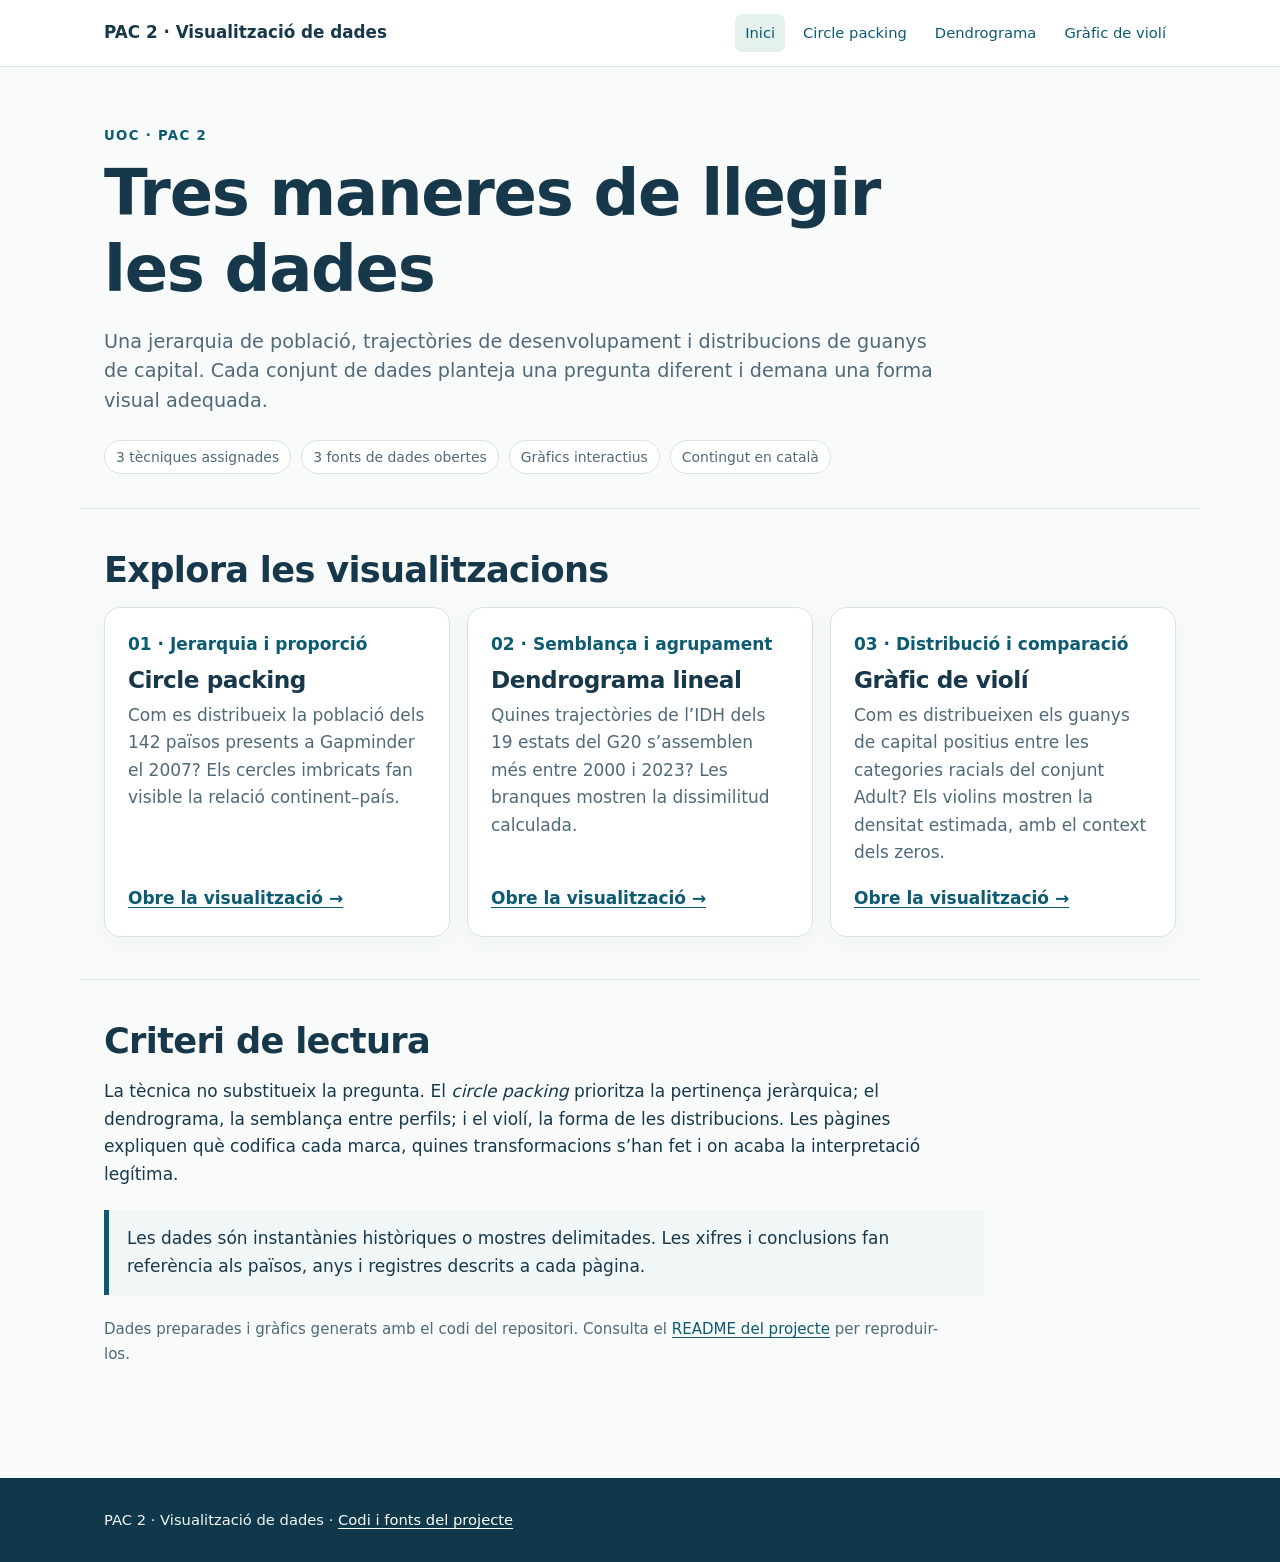
==== index.html @ 765f24be "codi html + grafics" ====
<!doctype html>
<html lang="ca">
<head>
  <meta charset="utf-8">
  <meta name="viewport" content="width=device-width, initial-scale=1">
  <meta name="description" content="PAC 2 de visualització de dades: circle packing, dendrograma lineal i gràfic de violí amb dades obertes.">
  <title>PAC 2 · Tres maneres de llegir les dades</title>
  <link rel="stylesheet" href="assets/site.css">
</head>
<body>
  <a class="skip" href="#contingut">Ves al contingut</a>
  <header class="site-header"><div class="header-inner">
    <a class="brand" href="index.html">PAC 2 · Visualització de dades</a>
    <nav class="top-nav" aria-label="Navegació principal">
      <a href="index.html" aria-current="page">Inici</a><a href="circle_packing.html">Circle packing</a><a href="dendrogram.html">Dendrograma</a><a href="violin_plot.html">Gràfic de violí</a>
    </nav>
  </div></header>
  <main id="contingut">
    <div class="container hero">
      <p class="eyebrow">UOC · PAC 2</p>
      <h1>Tres maneres de llegir les dades</h1>
      <p class="lede">Una jerarquia de població, trajectòries de desenvolupament i distribucions de guanys de capital. Cada conjunt de dades planteja una pregunta diferent i demana una forma visual adequada.</p>
      <ul class="meta-list"><li>3 tècniques assignades</li><li>3 fonts de dades obertes</li><li>Gràfics interactius</li><li>Contingut en català</li></ul>
    </div>
    <section class="container section" aria-labelledby="explora">
      <h2 id="explora">Explora les visualitzacions</h2>
      <div class="cards">
        <article class="card"><span class="number">01 · Jerarquia i proporció</span><h2>Circle packing</h2><p>Com es distribueix la població dels 142 països presents a Gapminder el 2007? Els cercles imbricats fan visible la relació continent–país.</p><a href="circle_packing.html">Obre la visualització <span aria-hidden="true">→</span></a></article>
        <article class="card"><span class="number">02 · Semblança i agrupament</span><h2>Dendrograma lineal</h2><p>Quines trajectòries de l’IDH dels 19 estats del G20 s’assemblen més entre 2000 i 2023? Les branques mostren la dissimilitud calculada.</p><a href="dendrogram.html">Obre la visualització <span aria-hidden="true">→</span></a></article>
        <article class="card"><span class="number">03 · Distribució i comparació</span><h2>Gràfic de violí</h2><p>Com es distribueixen els guanys de capital positius entre les categories racials del conjunt Adult? Els violins mostren la densitat estimada, amb el context dels zeros.</p><a href="violin_plot.html">Obre la visualització <span aria-hidden="true">→</span></a></article>
      </div>
    </section>
    <section class="container section" aria-labelledby="criteri">
      <h2 id="criteri">Criteri de lectura</h2>
      <p>La tècnica no substitueix la pregunta. El <em>circle packing</em> prioritza la pertinença jeràrquica; el dendrograma, la semblança entre perfils; i el violí, la forma de les distribucions. Les pàgines expliquen què codifica cada marca, quines transformacions s’han fet i on acaba la interpretació legítima.</p>
      <div class="callout"><p>Les dades són instantànies històriques o mostres delimitades. Les xifres i conclusions fan referència als països, anys i registres descrits a cada pàgina.</p></div>
      <p class="note">Dades preparades i gràfics generats amb el codi del repositori. Consulta el <a href="https://github.com/bertamoyano/UOC_dataViz_PAC2#readme">README del projecte</a> per reproduir-los.</p>
    </section>
  </main>
  <footer class="site-footer"><div class="container">PAC 2 · Visualització de dades · <a href="https://github.com/bertamoyano/UOC_dataViz_PAC2">Codi i fonts del projecte</a></div></footer>
</body>
</html>
---- assets/site.css ----
:root {
  color-scheme: light;
  --ink: #17384a;
  --muted: #506978;
  --brand: #0c5b72;
  --line: #d8e5e8;
  --wash: #f1f7f6;
  --paper: #ffffff;
  --accent: #e5f1ed;
}
* { box-sizing: border-box; }
html { scroll-behavior: smooth; }
body { margin: 0; background: #f8fbfa; color: var(--ink); font: 17px/1.62 system-ui, -apple-system, "Segoe UI", sans-serif; }
a { color: var(--brand); text-underline-offset: .18em; }
a:hover { color: #073b4d; }
a:focus-visible, button:focus-visible, circle:focus-visible, summary:focus-visible { outline: 3px solid #d27634; outline-offset: 3px; }
.skip { position: absolute; left: -999px; top: 8px; z-index: 10; background: white; padding: 9px 13px; }
.skip:focus { left: 8px; }
.site-header { border-bottom: 1px solid var(--line); background: white; }
.header-inner, .container { max-width: 1120px; margin: auto; padding-left: 24px; padding-right: 24px; }
.header-inner { display: flex; align-items: center; justify-content: space-between; gap: 18px; padding-top: 14px; padding-bottom: 14px; }
.brand { font-weight: 800; font-size: 1.05rem; color: var(--ink); text-decoration: none; }
.top-nav { display: flex; flex-wrap: wrap; gap: 8px; }
.top-nav a { display: inline-block; padding: 7px 10px; border-radius: 7px; font-size: .92rem; text-decoration: none; }
.top-nav a[aria-current="page"], .top-nav a:hover { background: var(--accent); }
main { min-height: 65vh; }
.hero { padding-top: 58px; padding-bottom: 34px; }
.eyebrow { margin: 0 0 10px; color: var(--brand); font-size: .83rem; font-weight: 800; letter-spacing: .1em; text-transform: uppercase; }
h1, h2, h3 { line-height: 1.18; letter-spacing: -.02em; }
h1 { margin: 0 0 18px; font-size: clamp(2.2rem, 5vw, 4rem); max-width: 850px; }
h2 { font-size: clamp(1.55rem, 3vw, 2.2rem); margin: 0 0 16px; }
h3 { font-size: 1.17rem; margin: 0 0 8px; }
.lede { max-width: 840px; color: var(--muted); font-size: 1.2rem; line-height: 1.55; }
.meta-list { display: flex; flex-wrap: wrap; gap: 10px; padding: 0; margin: 24px 0 0; list-style: none; }
.meta-list li, .pill { display: inline-block; padding: 5px 11px; border: 1px solid var(--line); border-radius: 100px; background: white; color: var(--muted); font-size: .87rem; }
.section { padding-top: 40px; padding-bottom: 42px; border-top: 1px solid var(--line); }
.section > p, .section > ul, .section > ol { max-width: 850px; }
.cards { display: grid; grid-template-columns: repeat(3, minmax(0, 1fr)); gap: 17px; }
.card { display: flex; flex-direction: column; gap: 8px; padding: 23px; border: 1px solid var(--line); border-radius: 16px; background: white; box-shadow: 0 7px 24px #14384a0a; }
.card .number { color: var(--brand); font-weight: 800; }
.card h2 { font-size: 1.45rem; margin: 0; }
.card p { margin: 0 0 10px; color: var(--muted); }
.card a:last-child { margin-top: auto; font-weight: 700; }
.callout { max-width: 880px; border-left: 5px solid var(--brand); padding: 15px 18px; margin: 22px 0; background: var(--wash); }
.callout p { margin: 0; }
.stat-grid { display: grid; grid-template-columns: repeat(3, minmax(0, 1fr)); gap: 12px; margin: 28px 0; }
.stat { border: 1px solid var(--line); background: white; border-radius: 13px; padding: 18px; }
.stat strong { display: block; font-size: clamp(1.35rem, 3vw, 1.9rem); line-height: 1.2; }
.stat span { display: block; color: var(--muted); font-size: .9rem; margin-top: 6px; }
.chart-panel { border: 1px solid var(--line); border-radius: 16px; background: white; padding: 16px; box-shadow: 0 7px 24px #14384a0a; }
.chart-scroll { overflow-x: auto; }
.chart-frame { display: block; border: 0; width: 100%; min-width: 920px; height: 690px; }
.chart-caption { color: var(--muted); font-size: .92rem; margin: 12px 3px 2px; }
.two-col { display: grid; grid-template-columns: repeat(2, minmax(0, 1fr)); gap: 35px; }
.two-col p:first-child, .two-col ul:first-child { margin-top: 0; }
.note { color: var(--muted); font-size: .94rem; }
.refs { padding-left: 22px; }
.refs li { margin-bottom: 8px; }
.circle-controls { display: flex; flex-wrap: wrap; gap: 10px; align-items: center; margin-bottom: 10px; }
button { border: 1px solid var(--brand); border-radius: 8px; background: var(--brand); color: white; padding: 9px 14px; font: inherit; font-size: .93rem; cursor: pointer; }
button:hover { background: #073b4d; }
button:disabled { opacity: .5; cursor: default; }
#circle-breadcrumb { color: var(--muted); }
#circle-chart { width: 100%; max-height: 760px; display: block; }
#circle-tooltip { min-height: 2em; padding: 9px 0; font-size: .93rem; color: var(--muted); }
.legend { display: flex; flex-wrap: wrap; gap: 8px 18px; list-style: none; padding: 0; margin: 6px 0 18px; font-size: .92rem; }
.legend li { display: flex; align-items: center; gap: 7px; }
.swatch { width: 14px; height: 14px; border-radius: 50%; display: inline-block; }
details { max-width: 880px; margin-top: 20px; }
summary { cursor: pointer; color: var(--brand); font-weight: 700; }
.table-wrap { overflow-x: auto; max-height: 480px; overflow-y: auto; margin-top: 12px; border: 1px solid var(--line); }
table { width: 100%; border-collapse: collapse; background: white; }
caption { text-align: left; padding: 12px; color: var(--muted); font-size: .92rem; }
th, td { text-align: left; padding: 8px 12px; border-bottom: 1px solid var(--line); }
th { position: sticky; top: 0; background: var(--wash); }
td:last-child, th:last-child { text-align: right; }
.data-table th:not(:first-child), .data-table td:not(:first-child) { text-align: right; white-space: nowrap; }
.site-footer { background: #10384b; color: #f0f7f5; margin-top: 55px; padding: 30px 0; font-size: .92rem; }
.site-footer a { color: white; }
@media (max-width: 760px) {
  .header-inner { align-items: flex-start; flex-direction: column; }
  .hero { padding-top: 38px; }
  .cards, .stat-grid, .two-col { grid-template-columns: 1fr; }
  .stat-grid { gap: 8px; }
  .container, .header-inner { padding-left: 18px; padding-right: 18px; }
  .section { padding-top: 30px; padding-bottom: 30px; }
}
@media (prefers-reduced-motion: reduce) { html { scroll-behavior: auto; } }
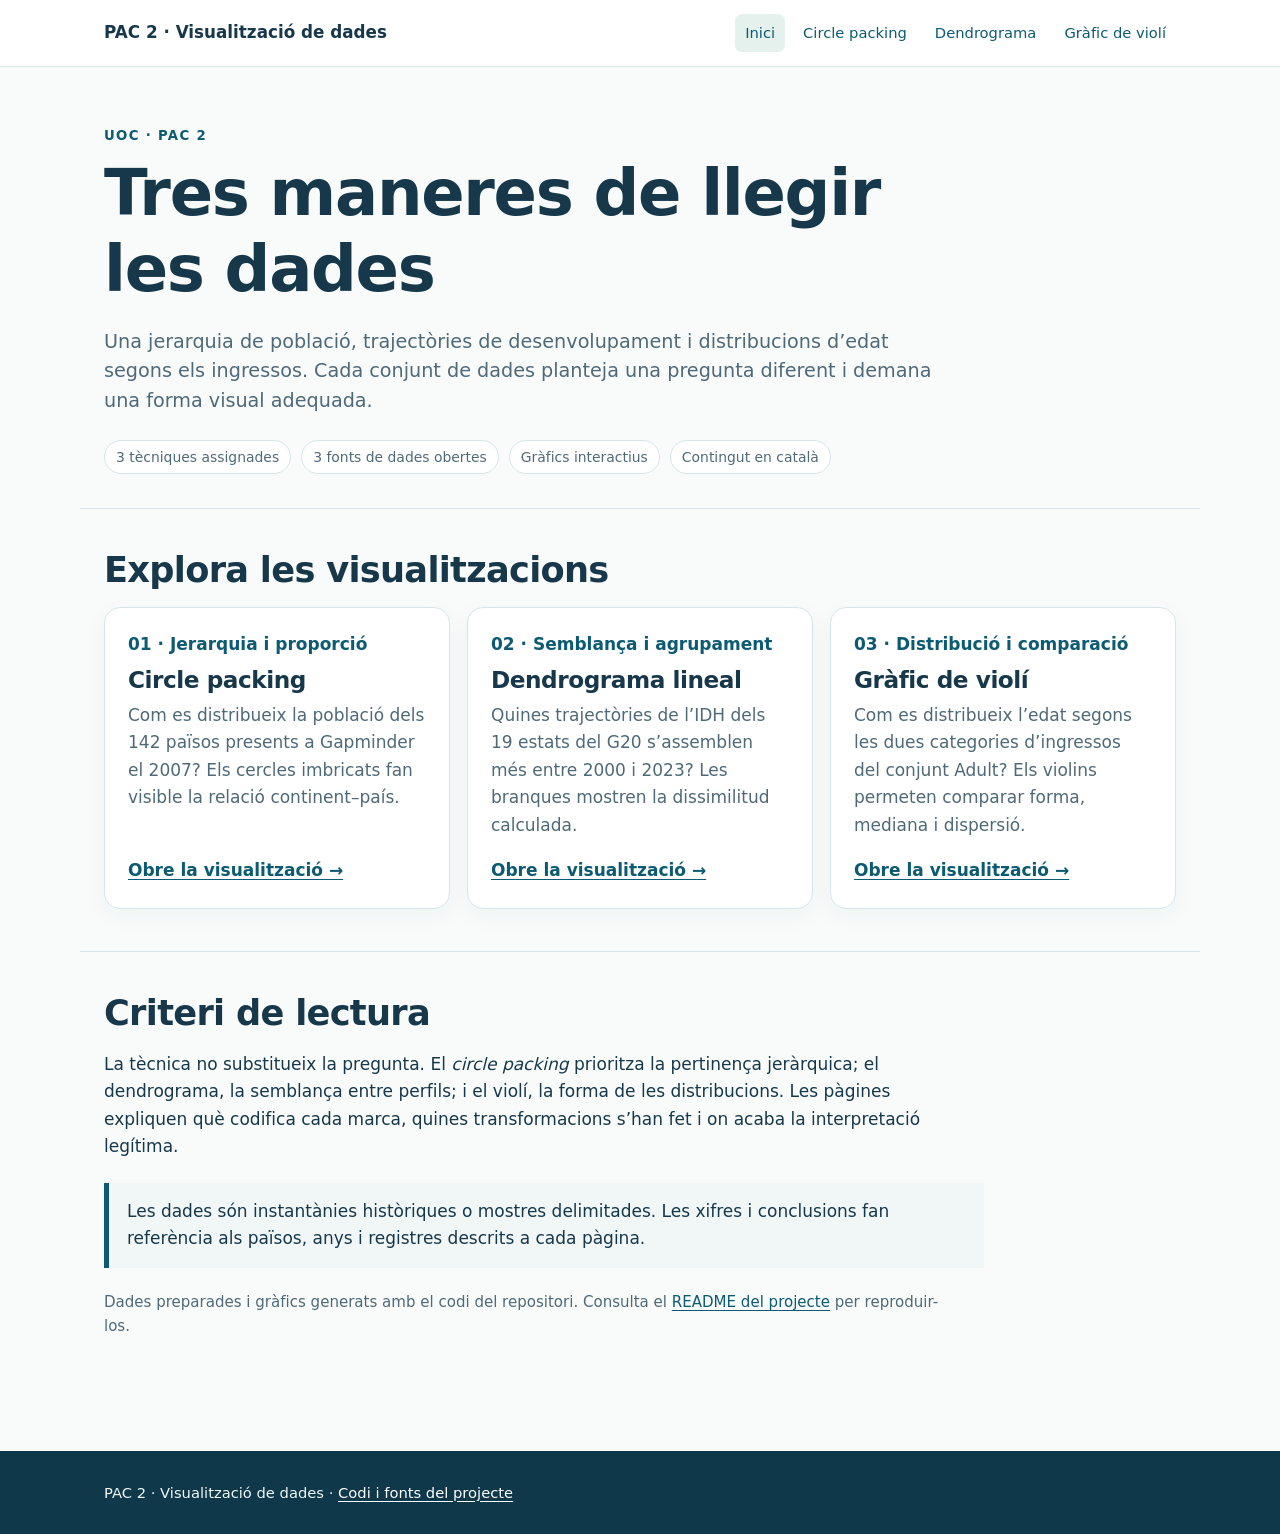
==== commit fcdc1c4e: "afegir etiquetes i canvi variables violin" ====
--- a/index.html
+++ b/index.html
@@ -19,7 +19,7 @@
     <div class="container hero">
       <p class="eyebrow">UOC · PAC 2</p>
       <h1>Tres maneres de llegir les dades</h1>
-      <p class="lede">Una jerarquia de població, trajectòries de desenvolupament i distribucions de guanys de capital. Cada conjunt de dades planteja una pregunta diferent i demana una forma visual adequada.</p>
+      <p class="lede">Una jerarquia de població, trajectòries de desenvolupament i distribucions d’edat segons els ingressos. Cada conjunt de dades planteja una pregunta diferent i demana una forma visual adequada.</p>
       <ul class="meta-list"><li>3 tècniques assignades</li><li>3 fonts de dades obertes</li><li>Gràfics interactius</li><li>Contingut en català</li></ul>
     </div>
     <section class="container section" aria-labelledby="explora">
@@ -27,7 +27,7 @@
       <div class="cards">
         <article class="card"><span class="number">01 · Jerarquia i proporció</span><h2>Circle packing</h2><p>Com es distribueix la població dels 142 països presents a Gapminder el 2007? Els cercles imbricats fan visible la relació continent–país.</p><a href="circle_packing.html">Obre la visualització <span aria-hidden="true">→</span></a></article>
         <article class="card"><span class="number">02 · Semblança i agrupament</span><h2>Dendrograma lineal</h2><p>Quines trajectòries de l’IDH dels 19 estats del G20 s’assemblen més entre 2000 i 2023? Les branques mostren la dissimilitud calculada.</p><a href="dendrogram.html">Obre la visualització <span aria-hidden="true">→</span></a></article>
-        <article class="card"><span class="number">03 · Distribució i comparació</span><h2>Gràfic de violí</h2><p>Com es distribueixen els guanys de capital positius entre les categories racials del conjunt Adult? Els violins mostren la densitat estimada, amb el context dels zeros.</p><a href="violin_plot.html">Obre la visualització <span aria-hidden="true">→</span></a></article>
+        <article class="card"><span class="number">03 · Distribució i comparació</span><h2>Gràfic de violí</h2><p>Com es distribueix l’edat segons les dues categories d’ingressos del conjunt Adult? Els violins permeten comparar forma, mediana i dispersió.</p><a href="violin_plot.html">Obre la visualització <span aria-hidden="true">→</span></a></article>
       </div>
     </section>
     <section class="container section" aria-labelledby="criteri">
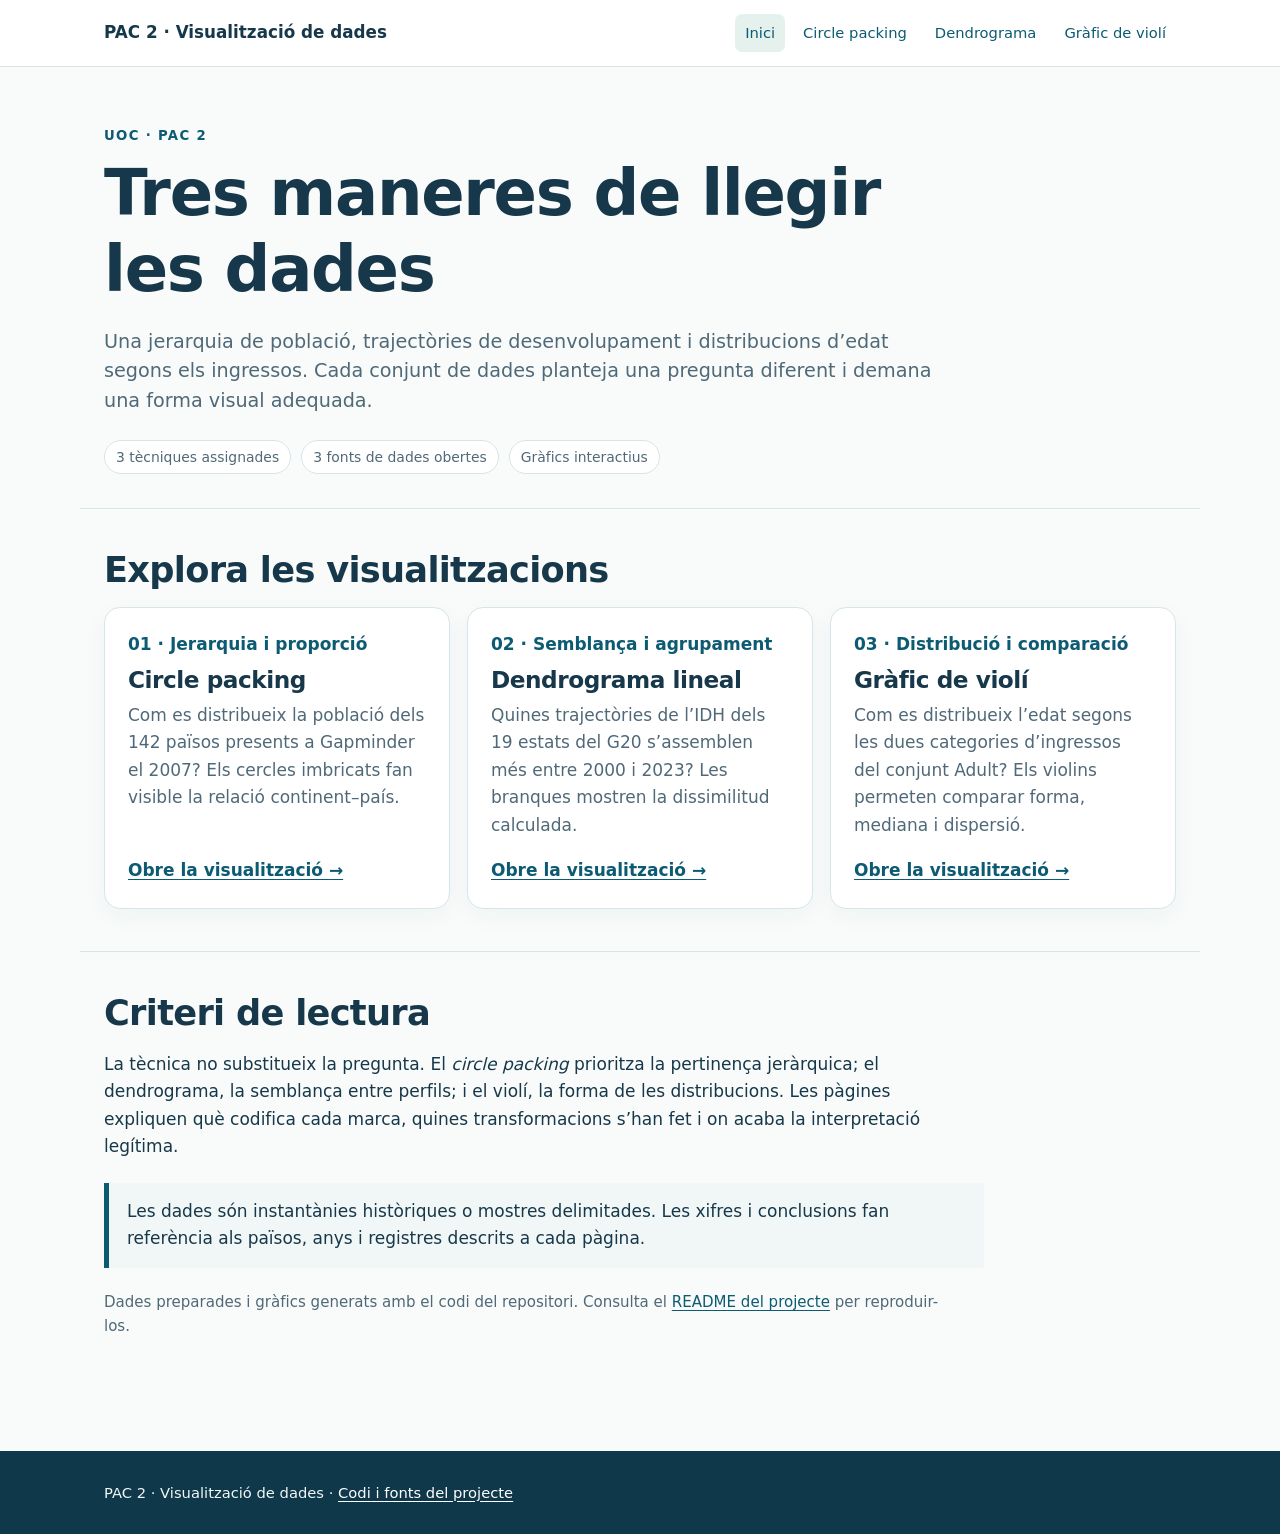
==== commit 9fc11fa0: "arreglo etiqueta" ====
--- a/index.html
+++ b/index.html
@@ -20,7 +20,7 @@
       <p class="eyebrow">UOC · PAC 2</p>
       <h1>Tres maneres de llegir les dades</h1>
       <p class="lede">Una jerarquia de població, trajectòries de desenvolupament i distribucions d’edat segons els ingressos. Cada conjunt de dades planteja una pregunta diferent i demana una forma visual adequada.</p>
-      <ul class="meta-list"><li>3 tècniques assignades</li><li>3 fonts de dades obertes</li><li>Gràfics interactius</li><li>Contingut en català</li></ul>
+      <ul class="meta-list"><li>3 tècniques assignades</li><li>3 fonts de dades obertes</li><li>Gràfics interactius</li></ul>
     </div>
     <section class="container section" aria-labelledby="explora">
       <h2 id="explora">Explora les visualitzacions</h2>
